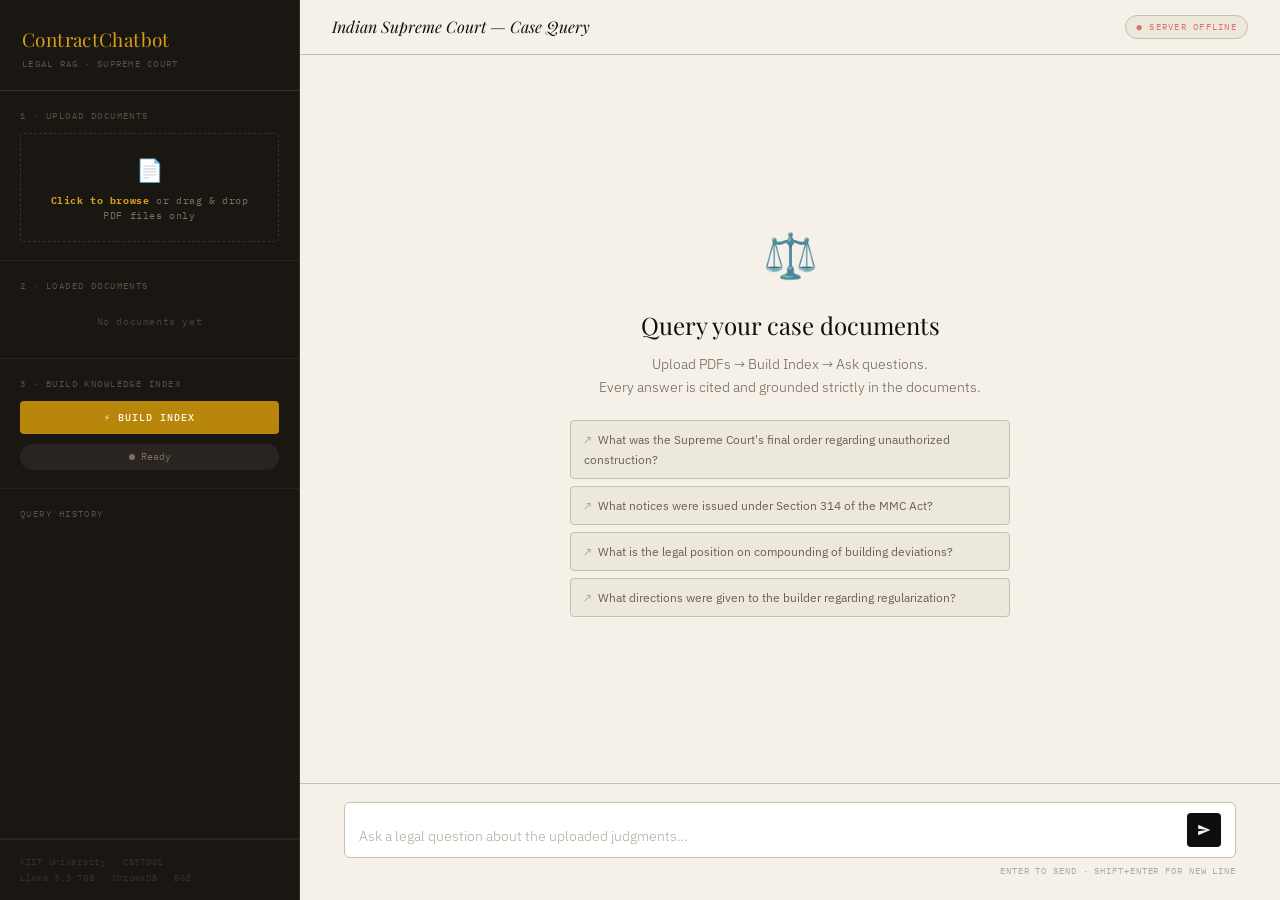
==== frontend/frontend.html @ 9b745e71 "Initial commit - ContractChatbot RAG system" ====
<!DOCTYPE html>
<html lang="en">
<head>
<meta charset="UTF-8" />
<meta name="viewport" content="width=device-width, initial-scale=1.0" />
<title>ContractChatbot — Legal RAG</title>
<link rel="preconnect" href="https://fonts.googleapis.com" />
<link rel="preconnect" href="https://fonts.gstatic.com" crossorigin />
<link href="https://fonts.googleapis.com/css2?family=Playfair+Display:ital,wght@0,400;0,700;1,400&family=IBM+Plex+Mono:wght@400;500&family=IBM+Plex+Sans:wght@300;400;500&display=swap" rel="stylesheet" />

<style>
*, *::before, *::after { box-sizing: border-box; margin: 0; padding: 0; }

:root {
  --ink:        #0e0e0e;
  --paper:      #f5f0e8;
  --cream:      #ede8dc;
  --rule:       #c8bfaa;
  --gold:       #b8860b;
  --gold-lt:    #d4a017;
  --red:        #8b1a1a;
  --green:      #2d6a4f;
  --muted:      #6b6050;
  --panel:      #1a1612;
  --panel-mid:  #221e18;
  --panel-lt:   #2a2420;
  --answer-bg:  #faf7f2;
  --radius:     4px;
  --mono:       'IBM Plex Mono', monospace;
  --serif:      'Playfair Display', Georgia, serif;
  --sans:       'IBM Plex Sans', sans-serif;
}

html, body { height: 100%; background: var(--paper); color: var(--ink); font-family: var(--sans); font-size: 15px; line-height: 1.6; }

/* ── Layout ─────────────────────────────────────────────────────── */
.layout {
  display: grid;
  grid-template-columns: 300px 1fr;
  height: 100vh;
  overflow: hidden;
}

/* ── Sidebar ────────────────────────────────────────────────────── */
.sidebar {
  background: var(--panel);
  color: #d4cfc5;
  display: flex;
  flex-direction: column;
  border-right: 1px solid #3a3028;
  overflow: hidden;
}

.sidebar-logo {
  padding: 24px 22px 18px;
  border-bottom: 1px solid #3a3028;
  flex-shrink: 0;
}
.sidebar-logo .mark { font-family: var(--serif); font-size: 19px; color: var(--gold-lt); letter-spacing: .02em; }
.sidebar-logo .sub  { font-family: var(--mono); font-size: 9px; letter-spacing: .14em; text-transform: uppercase; color: #5c5248; margin-top: 3px; }

/* scrollable body of sidebar */
.sidebar-body {
  flex: 1;
  overflow-y: auto;
  display: flex;
  flex-direction: column;
  gap: 0;
}
.sidebar-body::-webkit-scrollbar { width: 3px; }
.sidebar-body::-webkit-scrollbar-thumb { background: #3a3028; border-radius: 4px; }

/* section blocks inside sidebar */
.sb-section {
  padding: 18px 20px;
  border-bottom: 1px solid #2a2420;
}

.section-label {
  font-family: var(--mono);
  font-size: 9px;
  letter-spacing: .16em;
  text-transform: uppercase;
  color: #5c5248;
  margin-bottom: 10px;
}

/* ── Drop zone ──────────────────────────────────────────────────── */
.drop-zone {
  border: 1.5px dashed #3a3028;
  border-radius: var(--radius);
  padding: 18px 12px;
  text-align: center;
  cursor: pointer;
  transition: border-color .2s, background .2s;
  position: relative;
}
.drop-zone:hover,
.drop-zone.drag-over { border-color: var(--gold); background: #221e14; }

.drop-zone input[type="file"] {
  position: absolute; inset: 0; opacity: 0; cursor: pointer; width: 100%; height: 100%;
}
.drop-icon { font-size: 22px; margin-bottom: 6px; display: block; }
.drop-label { font-family: var(--mono); font-size: 10px; color: #7a6f62; letter-spacing: .06em; line-height: 1.5; }
.drop-label strong { color: var(--gold-lt); }

/* upload progress */
.upload-progress {
  margin-top: 8px;
  display: none;
  flex-direction: column;
  gap: 4px;
}
.upload-progress.visible { display: flex; }
.progress-bar-wrap {
  background: #2a2420;
  border-radius: 2px;
  height: 3px;
  overflow: hidden;
}
.progress-bar {
  height: 100%;
  background: var(--gold);
  width: 0%;
  transition: width .3s ease;
  border-radius: 2px;
}
.progress-label {
  font-family: var(--mono);
  font-size: 9px;
  color: #7a6f62;
  letter-spacing: .06em;
}

/* ── Document list ──────────────────────────────────────────────── */
.doc-list {
  display: flex;
  flex-direction: column;
  gap: 4px;
  max-height: 180px;
  overflow-y: auto;
}
.doc-list::-webkit-scrollbar { width: 3px; }
.doc-list::-webkit-scrollbar-thumb { background: #3a3028; }

.doc-item {
  display: flex;
  align-items: center;
  gap: 8px;
  padding: 6px 8px;
  border-radius: var(--radius);
  background: var(--panel-mid);
  border: 1px solid #2e2820;
  font-family: var(--mono);
  font-size: 10px;
  color: #9a8f80;
  animation: fadeIn .25s ease;
}
.doc-item .doc-name {
  flex: 1;
  white-space: nowrap;
  overflow: hidden;
  text-overflow: ellipsis;
  color: #c8bfaa;
}
.doc-item .doc-del {
  background: none;
  border: none;
  color: #5c5248;
  cursor: pointer;
  font-size: 12px;
  padding: 0 2px;
  line-height: 1;
  transition: color .15s;
  flex-shrink: 0;
}
.doc-item .doc-del:hover { color: #e07070; }

.no-docs {
  font-family: var(--mono);
  font-size: 10px;
  color: #4a4038;
  text-align: center;
  padding: 10px 0;
  letter-spacing: .06em;
}

/* ── Build Index button ─────────────────────────────────────────── */
.ingest-btn {
  width: 100%;
  background: var(--gold);
  color: #fff8ee;
  border: none;
  border-radius: var(--radius);
  padding: 10px 14px;
  font-family: var(--mono);
  font-size: 10px;
  font-weight: 500;
  letter-spacing: .1em;
  text-transform: uppercase;
  cursor: pointer;
  transition: background .2s, transform .1s;
  display: flex;
  align-items: center;
  justify-content: center;
  gap: 8px;
  margin-bottom: 10px;
}
.ingest-btn:hover   { background: var(--gold-lt); }
.ingest-btn:active  { transform: scale(.98); }
.ingest-btn:disabled { background: #4a3e2e; color: #7a6f62; cursor: not-allowed; }

.status-pill {
  display: flex;
  align-items: center;
  gap: 6px;
  font-family: var(--mono);
  font-size: 10px;
  padding: 5px 10px;
  border-radius: 20px;
  justify-content: center;
}
.status-pill.idle    { background: #2a2420; color: #7a6f62; }
.status-pill.running { background: #2a2010; color: var(--gold-lt); }
.status-pill.done    { background: #0e2218; color: #4caf80; }
.status-pill.error   { background: #2a0e0e; color: #e07070; }

.dot { width: 6px; height: 6px; border-radius: 50%; background: currentColor; flex-shrink: 0; }
.dot.pulse { animation: pulse 1.2s ease-in-out infinite; }
@keyframes pulse { 0%,100%{opacity:1;transform:scale(1)} 50%{opacity:.3;transform:scale(.6)} }

/* ── History ────────────────────────────────────────────────────── */
.history-list {
  display: flex;
  flex-direction: column;
  gap: 2px;
}
.history-item {
  padding: 7px 10px;
  border-radius: var(--radius);
  font-size: 11px;
  color: #7a6f62;
  cursor: pointer;
  transition: background .15s, color .15s;
  white-space: nowrap;
  overflow: hidden;
  text-overflow: ellipsis;
  font-family: var(--sans);
  font-weight: 300;
}
.history-item:hover  { background: #2a2420; color: #c8bfaa; }
.history-item.active { background: #2e2820; color: var(--gold-lt); }

/* ── Sidebar footer ─────────────────────────────────────────────── */
.sidebar-footer {
  padding: 14px 20px;
  border-top: 1px solid #2a2420;
  font-family: var(--mono);
  font-size: 9px;
  color: #3a3028;
  letter-spacing: .08em;
  line-height: 1.8;
  flex-shrink: 0;
}

/* ── Main ───────────────────────────────────────────────────────── */
.main { display: flex; flex-direction: column; overflow: hidden; }

.topbar {
  padding: 14px 32px;
  border-bottom: 1px solid var(--rule);
  display: flex;
  align-items: center;
  justify-content: space-between;
  background: var(--paper);
  flex-shrink: 0;
}
.topbar-title { font-family: var(--serif); font-size: 16px; font-style: italic; }
.topbar-badge {
  font-family: var(--mono);
  font-size: 9px;
  letter-spacing: .14em;
  text-transform: uppercase;
  color: var(--muted);
  background: var(--cream);
  padding: 4px 10px;
  border-radius: 20px;
  border: 1px solid var(--rule);
}

/* ── Chat area ──────────────────────────────────────────────────── */
.chat-area {
  flex: 1;
  overflow-y: auto;
  padding: 32px 44px;
  display: flex;
  flex-direction: column;
  gap: 28px;
}
.chat-area::-webkit-scrollbar { width: 4px; }
.chat-area::-webkit-scrollbar-thumb { background: var(--rule); border-radius: 4px; }

/* empty state */
.empty-state { margin: auto; text-align: center; max-width: 440px; animation: fadeUp .5s ease both; }
.empty-state .gavel { font-size: 44px; margin-bottom: 16px; display: block; }
.empty-state h2 { font-family: var(--serif); font-size: 24px; font-weight: 400; margin-bottom: 8px; }
.empty-state p  { color: var(--muted); font-weight: 300; font-size: 13.5px; margin-bottom: 22px; line-height: 1.7; }

.example-queries { display: flex; flex-direction: column; gap: 7px; text-align: left; }
.example-query {
  background: var(--cream);
  border: 1px solid var(--rule);
  border-radius: var(--radius);
  padding: 9px 13px;
  font-size: 12px;
  color: var(--muted);
  cursor: pointer;
  transition: all .2s;
}
.example-query:hover { background: var(--ink); color: var(--paper); border-color: var(--ink); }
.example-query::before { content: '↗  '; font-family: var(--mono); opacity: .5; }

/* messages */
.message { display: flex; gap: 14px; animation: fadeUp .3s ease both; }
@keyframes fadeUp { from{opacity:0;transform:translateY(10px)} to{opacity:1;transform:translateY(0)} }
@keyframes fadeIn  { from{opacity:0} to{opacity:1} }

.msg-avatar {
  width: 30px; height: 30px; border-radius: 50%; flex-shrink: 0;
  display: flex; align-items: center; justify-content: center;
  font-family: var(--mono); font-size: 10px; font-weight: 500; margin-top: 2px;
}
.msg-avatar.user { background: var(--ink); color: var(--paper); }
.msg-avatar.bot  { background: var(--gold); color: #fff8ee; }

.msg-body { flex: 1; min-width: 0; }
.msg-role { font-family: var(--mono); font-size: 9px; letter-spacing: .14em; text-transform: uppercase; color: var(--muted); margin-bottom: 5px; }
.msg-text { font-size: 14px; line-height: 1.75; color: var(--ink); font-weight: 300; }

.answer-card {
  background: var(--answer-bg);
  border: 1px solid var(--rule);
  border-left: 3px solid var(--gold);
  border-radius: var(--radius);
  padding: 16px 18px;
}
.answer-text { font-size: 13.5px; line-height: 1.85; font-weight: 300; white-space: pre-wrap; }

/* sources */
.sources-toggle {
  margin-top: 12px;
  font-family: var(--mono);
  font-size: 10px;
  letter-spacing: .1em;
  text-transform: uppercase;
  color: var(--gold);
  cursor: pointer;
  background: none;
  border: none;
  padding: 0;
  display: flex;
  align-items: center;
  gap: 5px;
  transition: color .2s;
}
.sources-toggle:hover { color: var(--gold-lt); }
.sources-toggle .arr { transition: transform .2s; display: inline-block; }
.sources-toggle.open .arr { transform: rotate(90deg); }

.sources-list { margin-top: 8px; display: none; flex-direction: column; gap: 5px; }
.sources-list.visible { display: flex; }

.source-chip {
  background: var(--cream);
  border: 1px solid var(--rule);
  border-radius: var(--radius);
  padding: 7px 11px;
  font-family: var(--mono);
  font-size: 10px;
  color: var(--muted);
  line-height: 1.6;
}
.source-chip .cit  { color: var(--red); font-weight: 500; }
.source-chip .par  { color: var(--ink); font-weight: 500; }

/* thinking */
.thinking {
  display: flex;
  align-items: center;
  gap: 10px;
  color: var(--muted);
  font-family: var(--mono);
  font-size: 10px;
  letter-spacing: .06em;
  animation: fadeUp .3s ease both;
}
.dots span {
  display: inline-block;
  width: 5px; height: 5px; border-radius: 50%;
  background: var(--gold);
  animation: bounce 1.2s ease-in-out infinite;
  margin-right: 2px;
}
.dots span:nth-child(2){animation-delay:.2s}
.dots span:nth-child(3){animation-delay:.4s}
@keyframes bounce{0%,80%,100%{transform:translateY(0)}40%{transform:translateY(-6px)}}

/* ── Input bar ──────────────────────────────────────────────────── */
.input-bar { padding: 18px 44px 22px; border-top: 1px solid var(--rule); background: var(--paper); flex-shrink: 0; }

.input-row {
  display: flex;
  gap: 10px;
  align-items: flex-end;
  background: #fff;
  border: 1.5px solid var(--rule);
  border-radius: 6px;
  padding: 10px 14px;
  transition: border-color .2s;
}
.input-row:focus-within { border-color: var(--gold); box-shadow: 0 0 0 3px rgba(184,134,11,.07); }

.input-field {
  flex: 1; border: none; outline: none;
  font-family: var(--sans); font-size: 13.5px; font-weight: 300; color: var(--ink);
  background: transparent; resize: none; max-height: 120px; line-height: 1.5;
}
.input-field::placeholder { color: #b0a898; }

.send-btn {
  background: var(--ink); color: var(--paper); border: none; border-radius: var(--radius);
  width: 34px; height: 34px; cursor: pointer;
  display: flex; align-items: center; justify-content: center; flex-shrink: 0;
  transition: background .2s, transform .1s;
}
.send-btn:hover   { background: var(--gold); }
.send-btn:active  { transform: scale(.95); }
.send-btn:disabled{ background: var(--rule); cursor: not-allowed; }
.send-btn svg     { width: 14px; height: 14px; fill: currentColor; }

.input-hint { font-family: var(--mono); font-size: 9px; letter-spacing: .1em; text-transform: uppercase; color: #b0a898; margin-top: 6px; text-align: right; }

/* ── Toast ──────────────────────────────────────────────────────── */
.toast {
  position: fixed; bottom: 22px; right: 22px;
  padding: 11px 16px; border-radius: var(--radius);
  font-family: var(--mono); font-size: 11px; max-width: 300px;
  box-shadow: 0 4px 20px rgba(0,0,0,.2); z-index: 200;
  animation: slideIn .3s ease;
}
.toast.err { background: #8b1a1a; color: #fff; }
.toast.ok  { background: #1a4a30; color: #a0e8b0; }
@keyframes slideIn{from{transform:translateX(110%);opacity:0}to{transform:translateX(0);opacity:1}}

* { scrollbar-width: thin; scrollbar-color: var(--rule) transparent; }
</style>
</head>
<body>

<div class="layout">

  <!-- ── Sidebar ───────────────────────────────────────────────── -->
  <aside class="sidebar">
    <div class="sidebar-logo">
      <div class="mark">ContractChatbot</div>
      <div class="sub">Legal RAG · Supreme Court</div>
    </div>

    <div class="sidebar-body">

      <!-- 1. Upload PDFs -->
      <div class="sb-section">
        <div class="section-label">1 · Upload Documents</div>

        <div class="drop-zone" id="dropZone"
             ondragover="onDragOver(event)" ondragleave="onDragLeave(event)" ondrop="onDrop(event)">
          <input type="file" accept=".pdf" multiple id="fileInput" onchange="onFileChange(event)" />
          <span class="drop-icon">📄</span>
          <div class="drop-label">
            <strong>Click to browse</strong> or drag &amp; drop<br>PDF files only
          </div>
        </div>

        <div class="upload-progress" id="uploadProgress">
          <div class="progress-bar-wrap"><div class="progress-bar" id="progressBar"></div></div>
          <div class="progress-label" id="progressLabel">Uploading…</div>
        </div>
      </div>

      <!-- 2. Document list -->
      <div class="sb-section">
        <div class="section-label">2 · Loaded Documents</div>
        <div class="doc-list" id="docList">
          <div class="no-docs" id="noDocs">No documents yet</div>
        </div>
      </div>

      <!-- 3. Build index -->
      <div class="sb-section">
        <div class="section-label">3 · Build Knowledge Index</div>
        <button class="ingest-btn" id="ingestBtn" onclick="triggerIngestion()">
          ⚡ Build Index
        </button>
        <div class="status-pill idle" id="statusPill">
          <span class="dot" id="statusDot"></span>
          <span id="statusText">Ready</span>
        </div>
      </div>

      <!-- 4. History -->
      <div class="sb-section" style="flex:1">
        <div class="section-label">Query History</div>
        <div class="history-list" id="historyList"></div>
      </div>

    </div><!-- /sidebar-body -->

    <div class="sidebar-footer">
      KIIT University · CS37001<br>
      Llama 3.3 70B · ChromaDB · BGE
    </div>
  </aside>

  <!-- ── Main ──────────────────────────────────────────────────── -->
  <main class="main">
    <div class="topbar">
      <div class="topbar-title">Indian Supreme Court — Case Query</div>
      <div class="topbar-badge" id="serverBadge">● Connecting…</div>
    </div>

    <div class="chat-area" id="chatArea">
      <div class="empty-state" id="emptyState">
        <span class="gavel">⚖️</span>
        <h2>Query your case documents</h2>
        <p>Upload PDFs → Build Index → Ask questions.<br>Every answer is cited and grounded strictly in the documents.</p>
        <div class="example-queries">
          <div class="example-query" onclick="useExample(this)">What was the Supreme Court's final order regarding unauthorized construction?</div>
          <div class="example-query" onclick="useExample(this)">What notices were issued under Section 314 of the MMC Act?</div>
          <div class="example-query" onclick="useExample(this)">What is the legal position on compounding of building deviations?</div>
          <div class="example-query" onclick="useExample(this)">What directions were given to the builder regarding regularization?</div>
        </div>
      </div>
    </div>

    <div class="input-bar">
      <div class="input-row">
        <textarea
          class="input-field"
          id="questionInput"
          placeholder="Ask a legal question about the uploaded judgments…"
          rows="1"
          onkeydown="handleKey(event)"
          oninput="autoResize(this)"
        ></textarea>
        <button class="send-btn" id="sendBtn" onclick="sendQuery()">
          <svg viewBox="0 0 24 24"><path d="M2.01 21L23 12 2.01 3 2 10l15 2-15 2z"/></svg>
        </button>
      </div>
      <div class="input-hint">Enter to send · Shift+Enter for new line</div>
    </div>
  </main>
</div>

<script>
// ─── Config ──────────────────────────────────────────────────────────────────
const API = "http://localhost:5000/api";

// ─── State ───────────────────────────────────────────────────────────────────
let queryHistory = [];
let pollTimer = null;

// ─── Boot ─────────────────────────────────────────────────────────────────────
window.addEventListener("DOMContentLoaded", () => {
  pingServer();
  loadDocList();
  setInterval(pingServer, 15000);
});

async function pingServer() {
  const badge = document.getElementById("serverBadge");
  try {
    const r = await fetch(`${API}/health`, { signal: AbortSignal.timeout(3000) });
    if (r.ok) {
      badge.textContent = "● Connected";
      badge.style.color = "#4caf80";
    }
  } catch {
    badge.textContent = "● Server offline";
    badge.style.color = "#e07070";
  }
}

// ─── Document list ────────────────────────────────────────────────────────────
async function loadDocList() {
  try {
    const r = await fetch(`${API}/documents`);
    const d = await r.json();
    renderDocList(d.documents || []);
  } catch {}
}

function renderDocList(docs) {
  const list  = document.getElementById("docList");
  const empty = document.getElementById("noDocs");

  if (docs.length === 0) {
    list.innerHTML = "";
    list.appendChild(empty || makeNoDocs());
    return;
  }

  list.innerHTML = docs.map(name => `
    <div class="doc-item" id="doc_${CSS.escape(name)}">
      <span>📄</span>
      <span class="doc-name" title="${esc(name)}">${esc(name)}</span>
      <button class="doc-del" title="Remove" onclick="deleteDoc('${esc(name)}')">✕</button>
    </div>`).join("");
}

function makeNoDocs() {
  const d = document.createElement("div");
  d.className = "no-docs";
  d.id = "noDocs";
  d.textContent = "No documents yet";
  return d;
}

async function deleteDoc(name) {
  try {
    const r = await fetch(`${API}/documents/${encodeURIComponent(name)}`, { method: "DELETE" });
    if (r.ok) { toast(`Removed ${name}`, "ok"); loadDocList(); }
    else { const d = await r.json(); toast(d.error || "Delete failed", "err"); }
  } catch { toast("Server unreachable", "err"); }
}

// ─── File upload ──────────────────────────────────────────────────────────────
function onDragOver(e)  { e.preventDefault(); document.getElementById("dropZone").classList.add("drag-over"); }
function onDragLeave()  { document.getElementById("dropZone").classList.remove("drag-over"); }
function onDrop(e)      { e.preventDefault(); onDragLeave(); uploadFiles(e.dataTransfer.files); }
function onFileChange(e){ uploadFiles(e.target.files); e.target.value = ""; }

async function uploadFiles(fileList) {
  const pdfs = [...fileList].filter(f => f.name.toLowerCase().endsWith(".pdf"));
  if (!pdfs.length) { toast("Only PDF files are accepted.", "err"); return; }

  const prog  = document.getElementById("uploadProgress");
  const bar   = document.getElementById("progressBar");
  const label = document.getElementById("progressLabel");

  prog.classList.add("visible");
  bar.style.width = "10%";
  label.textContent = `Uploading ${pdfs.length} file(s)…`;

  const form = new FormData();
  pdfs.forEach(f => form.append("files", f));

  try {
    bar.style.width = "60%";
    const r = await fetch(`${API}/upload`, { method: "POST", body: form });
    const d = await r.json();

    bar.style.width = "100%";

    if (!r.ok) {
      toast(d.error || "Upload failed", "err");
    } else {
      label.textContent = `✓ ${d.total} file(s) uploaded`;
      toast(`${d.total} PDF(s) uploaded. Now click Build Index.`, "ok");
      loadDocList();
      if (d.errors && d.errors.length) {
        d.errors.forEach(e => toast(e, "err"));
      }
    }
  } catch {
    toast("Upload failed — is the server running?", "err");
    label.textContent = "Upload failed";
  } finally {
    setTimeout(() => { prog.classList.remove("visible"); bar.style.width = "0%"; }, 3000);
  }
}

// ─── Ingestion ────────────────────────────────────────────────────────────────
async function triggerIngestion() {
  const btn = document.getElementById("ingestBtn");
  btn.disabled = true;

  try {
    const r = await fetch(`${API}/ingest`, { method: "POST" });
    const d = await r.json();

    if (r.status === 409) { toast("Ingestion already running.", "err"); btn.disabled = false; return; }

    setStatus("running", "Building index…");
    pollTimer = setInterval(pollIngest, 2500);
  } catch {
    toast("Cannot reach server.", "err");
    btn.disabled = false;
  }
}

async function pollIngest() {
  try {
    const r = await fetch(`${API}/ingest/status`);
    const d = await r.json();

    if (d.done) {
      clearInterval(pollTimer);
      setStatus("done", "Index ready ✓");
      document.getElementById("ingestBtn").disabled = false;
      toast("Knowledge index built — you can now ask questions!", "ok");
    } else if (d.error) {
      clearInterval(pollTimer);
      setStatus("error", "Error — check terminal");
      toast(`Ingestion error: ${d.error}`, "err");
      document.getElementById("ingestBtn").disabled = false;
    }
  } catch {}
}

function setStatus(state, text) {
  const pill = document.getElementById("statusPill");
  const dot  = document.getElementById("statusDot");
  pill.className = `status-pill ${state}`;
  dot.className  = state === "running" ? "dot pulse" : "dot";
  document.getElementById("statusText").textContent = text;
}

// ─── Query ────────────────────────────────────────────────────────────────────
async function sendQuery() {
  const input    = document.getElementById("questionInput");
  const question = input.value.trim();
  if (!question) return;

  hideEmpty();
  input.value = "";
  autoResize(input);
  setSend(true);

  appendMsg("user", question);
  addHistory(question);

  const thinkId = appendThinking();

  try {
    const r = await fetch(`${API}/query`, {
      method: "POST",
      headers: { "Content-Type": "application/json" },
      body: JSON.stringify({ question }),
    });
    const d = await r.json();
    removeEl(thinkId);

    if (!r.ok) throw new Error(d.error || "Query failed");
    appendAnswer(d.answer, d.sources || []);
  } catch (err) {
    removeEl(thinkId);
    appendMsg("err", `Error: ${err.message}`);
  } finally {
    setSend(false);
    input.focus();
  }
}

// ─── DOM helpers ──────────────────────────────────────────────────────────────
function hideEmpty() { document.getElementById("emptyState")?.remove(); }
function setSend(disabled) { document.getElementById("sendBtn").disabled = disabled; }

function appendMsg(role, text) {
  const area = document.getElementById("chatArea");
  const w = document.createElement("div");
  w.className = "message";

  if (role === "user") {
    w.innerHTML = `
      <div class="msg-avatar user">You</div>
      <div class="msg-body">
        <div class="msg-role">You</div>
        <div class="msg-text">${esc(text)}</div>
      </div>`;
  } else {
    w.innerHTML = `
      <div class="msg-avatar bot">⚖</div>
      <div class="msg-body">
        <div class="msg-role">System</div>
        <div class="msg-text" style="color:var(--red)">${esc(text)}</div>
      </div>`;
  }
  area.appendChild(w);
  scroll();
}

function appendAnswer(text, sources) {
  const area = document.getElementById("chatArea");
  const id   = "a" + Date.now();

  const srcHtml = sources.length
    ? `<button class="sources-toggle" onclick="toggleSrc('${id}')">
         <span class="arr">▶</span>&nbsp;${sources.length} source${sources.length > 1 ? "s" : ""} cited
       </button>
       <div class="sources-list" id="sl${id}">
         ${sources.map(s => `
           <div class="source-chip">
             <span class="cit">${esc(s.citation)}</span> · p.${esc(String(s.page))}
             <span style="color:#5c5248;font-size:9px;text-transform:uppercase;margin-left:4px">${esc(s.section_type)}</span><br>
             <span class="par">${esc(s.appellant)} v. ${esc(s.respondent)}</span>
           </div>`).join("")}
       </div>` : "";

  const w = document.createElement("div");
  w.className = "message";
  w.innerHTML = `
    <div class="msg-avatar bot">⚖</div>
    <div class="msg-body">
      <div class="msg-role">ContractChatbot</div>
      <div class="answer-card" id="${id}">
        <div class="answer-text">${esc(text)}</div>
        ${srcHtml}
      </div>
    </div>`;
  area.appendChild(w);
  scroll();
}

function toggleSrc(id) {
  document.querySelector(`[onclick="toggleSrc('${id}')"]`).classList.toggle("open");
  document.getElementById("sl" + id).classList.toggle("visible");
}

function appendThinking() {
  const area = document.getElementById("chatArea");
  const id   = "t" + Date.now();
  const el   = document.createElement("div");
  el.className = "thinking";
  el.id = id;
  el.innerHTML = `
    <div class="msg-avatar bot" style="width:30px;height:30px">⚖</div>
    <div class="dots"><span></span><span></span><span></span></div>
    <span>Searching case documents…</span>`;
  area.appendChild(el);
  scroll();
  return id;
}

function removeEl(id) { document.getElementById(id)?.remove(); }
function scroll() { const a = document.getElementById("chatArea"); a.scrollTop = a.scrollHeight; }

function addHistory(q) {
  queryHistory.unshift(q);
  const list = document.getElementById("historyList");
  list.innerHTML = queryHistory.map((q, i) => `
    <div class="history-item" onclick="loadHistory(${i})" title="${esc(q)}">
      ${esc(q.length > 42 ? q.slice(0, 40) + "…" : q)}
    </div>`).join("");
}

function loadHistory(i) {
  document.getElementById("questionInput").value = queryHistory[i];
  document.getElementById("questionInput").focus();
}

function useExample(el) {
  document.getElementById("questionInput").value = el.textContent.replace("↗  ", "").trim();
  document.getElementById("questionInput").focus();
}

// ─── Keyboard / misc ──────────────────────────────────────────────────────────
function handleKey(e) {
  if (e.key === "Enter" && !e.shiftKey) { e.preventDefault(); sendQuery(); }
}

function autoResize(el) {
  el.style.height = "auto";
  el.style.height = Math.min(el.scrollHeight, 120) + "px";
}

function esc(s) {
  return String(s)
    .replace(/&/g,"&amp;").replace(/</g,"&lt;")
    .replace(/>/g,"&gt;").replace(/"/g,"&quot;");
}

function toast(msg, type = "err") {
  const t = document.createElement("div");
  t.className = `toast ${type}`;
  t.textContent = msg;
  document.body.appendChild(t);
  setTimeout(() => t.remove(), 4500);
}
</script>
</body>
</html>
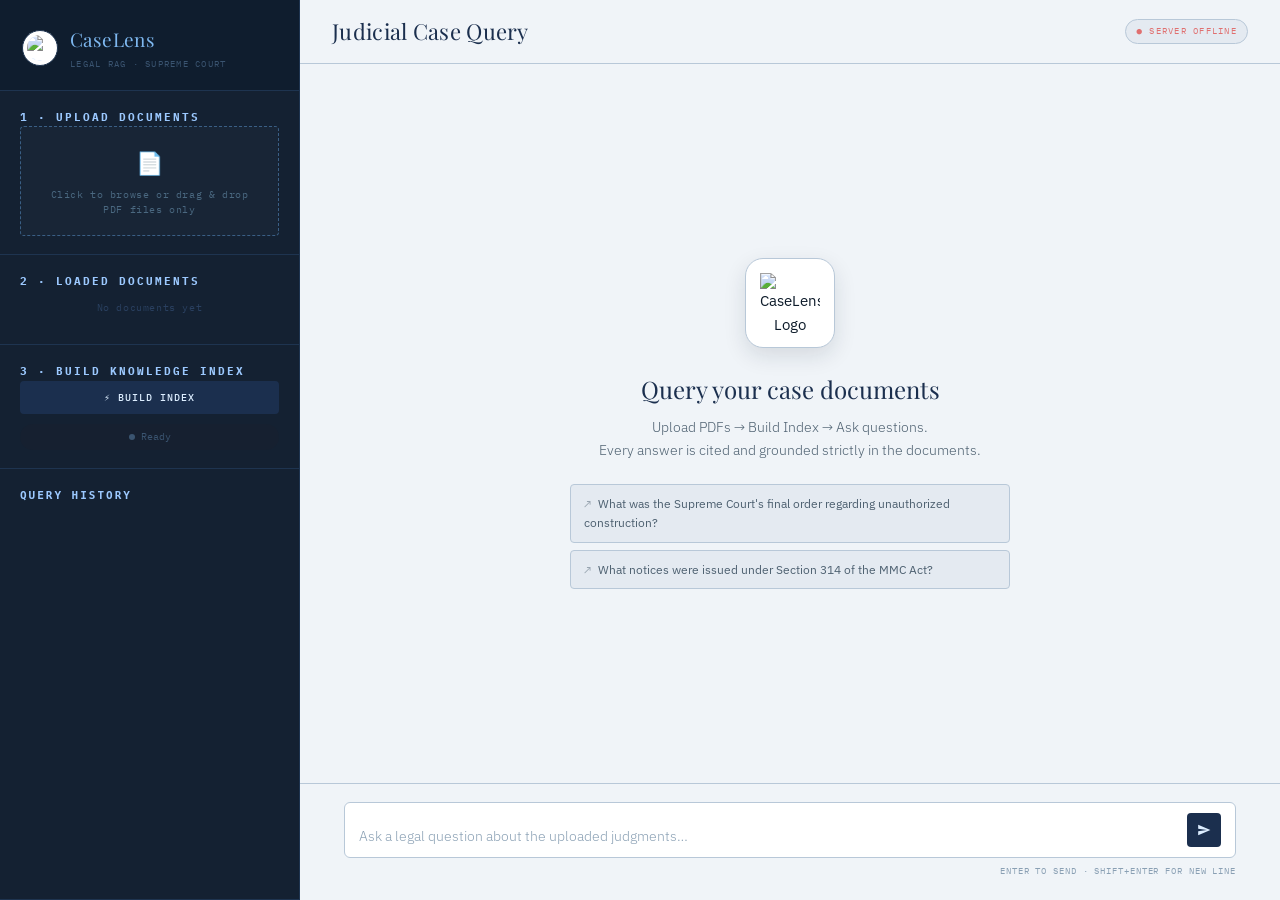
==== commit 3ee2b702: "added frontend img" ====
--- a/frontend/frontend.html
+++ b/frontend/frontend.html
@@ -3,7 +3,7 @@
 <head>
 <meta charset="UTF-8" />
 <meta name="viewport" content="width=device-width, initial-scale=1.0" />
-<title>ContractChatbot — Legal RAG</title>
+<title>CaseLens — Legal RAG</title>
 <link rel="preconnect" href="https://fonts.googleapis.com" />
 <link rel="preconnect" href="https://fonts.gstatic.com" crossorigin />
 <link href="https://fonts.googleapis.com/css2?family=Playfair+Display:ital,wght@0,400;0,700;1,400&family=IBM+Plex+Mono:wght@400;500&family=IBM+Plex+Sans:wght@300;400;500&display=swap" rel="stylesheet" />
@@ -12,23 +12,27 @@
 *, *::before, *::after { box-sizing: border-box; margin: 0; padding: 0; }
 
 :root {
-  --ink:        #0e0e0e;
-  --paper:      #f5f0e8;
-  --cream:      #ede8dc;
-  --rule:       #c8bfaa;
-  --gold:       #b8860b;
-  --gold-lt:    #d4a017;
-  --red:        #8b1a1a;
-  --green:      #2d6a4f;
-  --muted:      #6b6050;
-  --panel:      #1a1612;
-  --panel-mid:  #221e18;
-  --panel-lt:   #2a2420;
-  --answer-bg:  #faf7f2;
-  --radius:     4px;
-  --mono:       'IBM Plex Mono', monospace;
-  --serif:      'Playfair Display', Georgia, serif;
-  --sans:       'IBM Plex Sans', sans-serif;
+  /* ── Navy / Slate palette (drawn from the CaseLens logo) ── */
+  --ink:          #0d1b2a;          /* deep navy — primary text           */
+  --paper:        #f0f4f8;          /* cool off-white — page background   */
+  --cream:        #e4eaf1;          /* slightly bluer tint for cards      */
+  --rule:         #b8c8d8;          /* slate rule lines                   */
+  --navy:         #1b2f4e;          /* logo navy — primary accent         */
+  --navy-lt:      #2a4a72;          /* lighter navy for hovers            */
+  --navy-dim:     #162640;          /* darker navy for sidebar            */
+  --accent:       #2e6ab4;          /* bright blue CTA / send btn         */
+  --accent-lt:    #4285c8;          /* hover state                        */
+  --red:          #8b1a1a;
+  --green:        #1a5c3a;
+  --muted:        #4d6070;
+  --panel:        #0f1d2e;          /* darkest sidebar bg                 */
+  --panel-mid:    #16273a;
+  --panel-lt:     #1e3450;
+  --answer-bg:    #f8fbff;
+  --radius:       4px;
+  --mono:         'IBM Plex Mono', monospace;
+  --serif:        'Playfair Display', Georgia, serif;
+  --sans:         'IBM Plex Sans', sans-serif;
 }
 
 html, body { height: 100%; background: var(--paper); color: var(--ink); font-family: var(--sans); font-size: 15px; line-height: 1.6; }
@@ -44,22 +48,21 @@
 /* ── Sidebar ────────────────────────────────────────────────────── */
 .sidebar {
   background: var(--panel);
-  color: #d4cfc5;
+  color: #e6f1ff;
   display: flex;
   flex-direction: column;
-  border-right: 1px solid #3a3028;
+  border-right: 1px solid #1e3450;
   overflow: hidden;
 }
 
 .sidebar-logo {
   padding: 24px 22px 18px;
-  border-bottom: 1px solid #3a3028;
+  border-bottom: 1px solid #1e3450;
   flex-shrink: 0;
 }
-.sidebar-logo .mark { font-family: var(--serif); font-size: 19px; color: var(--gold-lt); letter-spacing: .02em; }
-.sidebar-logo .sub  { font-family: var(--mono); font-size: 9px; letter-spacing: .14em; text-transform: uppercase; color: #5c5248; margin-top: 3px; }
-
-/* scrollable body of sidebar */
+.sidebar-logo .mark { font-family: var(--serif); font-size: 19px; color: #7eb8f0; letter-spacing: .02em; }
+.sidebar-logo .sub  { font-family: var(--mono); font-size: 9px; letter-spacing: .14em; text-transform: uppercase; color: #3a5470; margin-top: 3px; }
+
 .sidebar-body {
   flex: 1;
   overflow-y: auto;
@@ -68,26 +71,30 @@
   gap: 0;
 }
 .sidebar-body::-webkit-scrollbar { width: 3px; }
-.sidebar-body::-webkit-scrollbar-thumb { background: #3a3028; border-radius: 4px; }
-
-/* section blocks inside sidebar */
+.sidebar-body::-webkit-scrollbar-thumb { background: #1e3450; border-radius: 4px; }
+
 .sb-section {
   padding: 18px 20px;
-  border-bottom: 1px solid #2a2420;
-}
-
+  border-bottom: 1px solid #1e3450;
+  background: rgba(255,255,255,0.02);  /* subtle layer */
+}
+.sb-section:hover {
+  background: rgba(255,255,255,0.04);
+  transition: background 0.2s ease;
+}
 .section-label {
   font-family: var(--mono);
-  font-size: 9px;
-  letter-spacing: .16em;
+  font-size: 11px;
+  letter-spacing: .18em;
   text-transform: uppercase;
-  color: #5c5248;
-  margin-bottom: 10px;
+  color: #9cc9ff;   /* brighter blue */
+  font-weight: 600;
 }
 
 /* ── Drop zone ──────────────────────────────────────────────────── */
 .drop-zone {
-  border: 1.5px dashed #3a3028;
+  border: 1.5px dashed #3a5f85;
+  background: rgba(255,255,255,0.02);
   border-radius: var(--radius);
   padding: 18px 12px;
   text-align: center;
@@ -96,14 +103,14 @@
   position: relative;
 }
 .drop-zone:hover,
-.drop-zone.drag-over { border-color: var(--gold); background: #221e14; }
+.drop-zone.drag-over { border-color: var(--accent); background: #0e2040; }
 
 .drop-zone input[type="file"] {
   position: absolute; inset: 0; opacity: 0; cursor: pointer; width: 100%; height: 100%;
 }
 .drop-icon { font-size: 22px; margin-bottom: 6px; display: block; }
-.drop-label { font-family: var(--mono); font-size: 10px; color: #7a6f62; letter-spacing: .06em; line-height: 1.5; }
-.drop-label strong { color: var(--gold-lt); }
+.drop-label { font-family: var(--mono); font-size: 10px; color: #4a6880; letter-spacing: .06em; line-height: 1.5; }
+.drop-label strong { color: #7eb8f0; }
 
 /* upload progress */
 .upload-progress {
@@ -114,14 +121,14 @@
 }
 .upload-progress.visible { display: flex; }
 .progress-bar-wrap {
-  background: #2a2420;
+  background: #1e3450;
   border-radius: 2px;
   height: 3px;
   overflow: hidden;
 }
 .progress-bar {
   height: 100%;
-  background: var(--gold);
+  background: var(--accent);
   width: 0%;
   transition: width .3s ease;
   border-radius: 2px;
@@ -129,7 +136,7 @@
 .progress-label {
   font-family: var(--mono);
   font-size: 9px;
-  color: #7a6f62;
+  color: #4a6880;
   letter-spacing: .06em;
 }
 
@@ -142,7 +149,7 @@
   overflow-y: auto;
 }
 .doc-list::-webkit-scrollbar { width: 3px; }
-.doc-list::-webkit-scrollbar-thumb { background: #3a3028; }
+.doc-list::-webkit-scrollbar-thumb { background: #1e3450; }
 
 .doc-item {
   display: flex;
@@ -151,10 +158,10 @@
   padding: 6px 8px;
   border-radius: var(--radius);
   background: var(--panel-mid);
-  border: 1px solid #2e2820;
+  border: 1px solid #1e3450;
   font-family: var(--mono);
   font-size: 10px;
-  color: #9a8f80;
+  color: #cfe6ff;
   animation: fadeIn .25s ease;
 }
 .doc-item .doc-name {
@@ -162,12 +169,12 @@
   white-space: nowrap;
   overflow: hidden;
   text-overflow: ellipsis;
-  color: #c8bfaa;
+  color: #9ab8d0;
 }
 .doc-item .doc-del {
   background: none;
   border: none;
-  color: #5c5248;
+  color: #3a5470;
   cursor: pointer;
   font-size: 12px;
   padding: 0 2px;
@@ -180,7 +187,7 @@
 .no-docs {
   font-family: var(--mono);
   font-size: 10px;
-  color: #4a4038;
+  color: #2a4060;
   text-align: center;
   padding: 10px 0;
   letter-spacing: .06em;
@@ -189,8 +196,8 @@
 /* ── Build Index button ─────────────────────────────────────────── */
 .ingest-btn {
   width: 100%;
-  background: var(--gold);
-  color: #fff8ee;
+  background: var(--navy);
+  color: #ddeeff;
   border: none;
   border-radius: var(--radius);
   padding: 10px 14px;
@@ -207,9 +214,9 @@
   gap: 8px;
   margin-bottom: 10px;
 }
-.ingest-btn:hover   { background: var(--gold-lt); }
+.ingest-btn:hover   { background: var(--navy-lt); }
 .ingest-btn:active  { transform: scale(.98); }
-.ingest-btn:disabled { background: #4a3e2e; color: #7a6f62; cursor: not-allowed; }
+.ingest-btn:disabled { background: #162030; color: #3a5470; cursor: not-allowed; }
 
 .status-pill {
   display: flex;
@@ -221,9 +228,9 @@
   border-radius: 20px;
   justify-content: center;
 }
-.status-pill.idle    { background: #2a2420; color: #7a6f62; }
-.status-pill.running { background: #2a2010; color: var(--gold-lt); }
-.status-pill.done    { background: #0e2218; color: #4caf80; }
+.status-pill.idle    { background: #162030; color: #3a5470; }
+.status-pill.running { background: #0e2040; color: #7eb8f0; }
+.status-pill.done    { background: #0a2018; color: #4caf80; }
 .status-pill.error   { background: #2a0e0e; color: #e07070; }
 
 .dot { width: 6px; height: 6px; border-radius: 50%; background: currentColor; flex-shrink: 0; }
@@ -240,7 +247,7 @@
   padding: 7px 10px;
   border-radius: var(--radius);
   font-size: 11px;
-  color: #7a6f62;
+  color: #bcd6f0;
   cursor: pointer;
   transition: background .15s, color .15s;
   white-space: nowrap;
@@ -249,20 +256,8 @@
   font-family: var(--sans);
   font-weight: 300;
 }
-.history-item:hover  { background: #2a2420; color: #c8bfaa; }
-.history-item.active { background: #2e2820; color: var(--gold-lt); }
-
-/* ── Sidebar footer ─────────────────────────────────────────────── */
-.sidebar-footer {
-  padding: 14px 20px;
-  border-top: 1px solid #2a2420;
-  font-family: var(--mono);
-  font-size: 9px;
-  color: #3a3028;
-  letter-spacing: .08em;
-  line-height: 1.8;
-  flex-shrink: 0;
-}
+.history-item:hover  { background: #162640; color: #9ab8d0; }
+.history-item.active { background: #1e3450; color: #7eb8f0; }
 
 /* ── Main ───────────────────────────────────────────────────────── */
 .main { display: flex; flex-direction: column; overflow: hidden; }
@@ -276,7 +271,13 @@
   background: var(--paper);
   flex-shrink: 0;
 }
-.topbar-title { font-family: var(--serif); font-size: 16px; font-style: italic; }
+.topbar-title {
+  font-family: var(--serif);
+  font-size: 22px;
+  font-weight: 400;
+  color: var(--navy);
+  letter-spacing: 0.3px;
+}
 .topbar-badge {
   font-family: var(--mono);
   font-size: 9px;
@@ -303,8 +304,7 @@
 
 /* empty state */
 .empty-state { margin: auto; text-align: center; max-width: 440px; animation: fadeUp .5s ease both; }
-.empty-state .gavel { font-size: 44px; margin-bottom: 16px; display: block; }
-.empty-state h2 { font-family: var(--serif); font-size: 24px; font-weight: 400; margin-bottom: 8px; }
+.empty-state h2 { font-family: var(--serif); font-size: 24px; font-weight: 400; margin-bottom: 8px; color: var(--navy); }
 .empty-state p  { color: var(--muted); font-weight: 300; font-size: 13.5px; margin-bottom: 22px; line-height: 1.7; }
 
 .example-queries { display: flex; flex-direction: column; gap: 7px; text-align: left; }
@@ -318,7 +318,7 @@
   cursor: pointer;
   transition: all .2s;
 }
-.example-query:hover { background: var(--ink); color: var(--paper); border-color: var(--ink); }
+.example-query:hover { background: var(--navy); color: #ddeeff; border-color: var(--navy); }
 .example-query::before { content: '↗  '; font-family: var(--mono); opacity: .5; }
 
 /* messages */
@@ -331,8 +331,8 @@
   display: flex; align-items: center; justify-content: center;
   font-family: var(--mono); font-size: 10px; font-weight: 500; margin-top: 2px;
 }
-.msg-avatar.user { background: var(--ink); color: var(--paper); }
-.msg-avatar.bot  { background: var(--gold); color: #fff8ee; }
+.msg-avatar.user { background: var(--navy); color: #ddeeff; }
+.msg-avatar.bot  { background: var(--accent); color: #fff; }
 
 .msg-body { flex: 1; min-width: 0; }
 .msg-role { font-family: var(--mono); font-size: 9px; letter-spacing: .14em; text-transform: uppercase; color: var(--muted); margin-bottom: 5px; }
@@ -341,11 +341,11 @@
 .answer-card {
   background: var(--answer-bg);
   border: 1px solid var(--rule);
-  border-left: 3px solid var(--gold);
+  border-left: 3px solid var(--accent);
   border-radius: var(--radius);
   padding: 16px 18px;
 }
-.answer-text { font-size: 13.5px; line-height: 1.85; font-weight: 300; white-space: pre-wrap; }
+.answer-text { font-size: 13.5px; line-height: 1.85; font-weight: 300; white-space: pre-wrap; color: var(--ink); }
 
 /* sources */
 .sources-toggle {
@@ -354,7 +354,7 @@
   font-size: 10px;
   letter-spacing: .1em;
   text-transform: uppercase;
-  color: var(--gold);
+  color: var(--accent);
   cursor: pointer;
   background: none;
   border: none;
@@ -364,7 +364,7 @@
   gap: 5px;
   transition: color .2s;
 }
-.sources-toggle:hover { color: var(--gold-lt); }
+.sources-toggle:hover { color: var(--accent-lt); }
 .sources-toggle .arr { transition: transform .2s; display: inline-block; }
 .sources-toggle.open .arr { transform: rotate(90deg); }
 
@@ -382,7 +382,7 @@
   line-height: 1.6;
 }
 .source-chip .cit  { color: var(--red); font-weight: 500; }
-.source-chip .par  { color: var(--ink); font-weight: 500; }
+.source-chip .par  { color: var(--navy); font-weight: 500; }
 
 /* thinking */
 .thinking {
@@ -398,7 +398,7 @@
 .dots span {
   display: inline-block;
   width: 5px; height: 5px; border-radius: 50%;
-  background: var(--gold);
+  background: var(--accent);
   animation: bounce 1.2s ease-in-out infinite;
   margin-right: 2px;
 }
@@ -419,38 +419,38 @@
   padding: 10px 14px;
   transition: border-color .2s;
 }
-.input-row:focus-within { border-color: var(--gold); box-shadow: 0 0 0 3px rgba(184,134,11,.07); }
+.input-row:focus-within { border-color: var(--accent); box-shadow: 0 0 0 3px rgba(46,106,180,.10); }
 
 .input-field {
   flex: 1; border: none; outline: none;
   font-family: var(--sans); font-size: 13.5px; font-weight: 300; color: var(--ink);
   background: transparent; resize: none; max-height: 120px; line-height: 1.5;
 }
-.input-field::placeholder { color: #b0a898; }
+.input-field::placeholder { color: #8aa0b4; }
 
 .send-btn {
-  background: var(--ink); color: var(--paper); border: none; border-radius: var(--radius);
+  background: var(--navy); color: #ddeeff; border: none; border-radius: var(--radius);
   width: 34px; height: 34px; cursor: pointer;
   display: flex; align-items: center; justify-content: center; flex-shrink: 0;
   transition: background .2s, transform .1s;
 }
-.send-btn:hover   { background: var(--gold); }
+.send-btn:hover   { background: var(--accent); }
 .send-btn:active  { transform: scale(.95); }
 .send-btn:disabled{ background: var(--rule); cursor: not-allowed; }
 .send-btn svg     { width: 14px; height: 14px; fill: currentColor; }
 
-.input-hint { font-family: var(--mono); font-size: 9px; letter-spacing: .1em; text-transform: uppercase; color: #b0a898; margin-top: 6px; text-align: right; }
+.input-hint { font-family: var(--mono); font-size: 9px; letter-spacing: .1em; text-transform: uppercase; color: #8aa0b4; margin-top: 6px; text-align: right; }
 
 /* ── Toast ──────────────────────────────────────────────────────── */
 .toast {
   position: fixed; bottom: 22px; right: 22px;
   padding: 11px 16px; border-radius: var(--radius);
   font-family: var(--mono); font-size: 11px; max-width: 300px;
-  box-shadow: 0 4px 20px rgba(0,0,0,.2); z-index: 200;
+  box-shadow: 0 4px 20px rgba(0,0,0,.15); z-index: 200;
   animation: slideIn .3s ease;
 }
 .toast.err { background: #8b1a1a; color: #fff; }
-.toast.ok  { background: #1a4a30; color: #a0e8b0; }
+.toast.ok  { background: #0f2c48; color: #7eb8f0; border: 1px solid #1e4a70; }
 @keyframes slideIn{from{transform:translateX(110%);opacity:0}to{transform:translateX(0);opacity:1}}
 
 * { scrollbar-width: thin; scrollbar-color: var(--rule) transparent; }
@@ -462,23 +462,35 @@
 
   <!-- ── Sidebar ───────────────────────────────────────────────── -->
   <aside class="sidebar">
-    <div class="sidebar-logo">
-      <div class="mark">ContractChatbot</div>
-      <div class="sub">Legal RAG · Supreme Court</div>
+    <div class="sidebar-logo" style="display:flex; align-items:center; gap:12px;">
+      <img src="caselens.png" alt="CaseLens Logo"
+       style="
+         width:36px;
+         height:36px;
+         border-radius:50%;
+         object-fit:contain;
+         border:1px solid #1e3450;
+         background:#fff;
+         padding:4px;
+       ">
+      <div>
+        <div class="mark">CaseLens</div>
+        <div class="sub">Legal RAG · Supreme Court</div>
+      </div>
     </div>
 
     <div class="sidebar-body">
 
       <!-- 1. Upload PDFs -->
       <div class="sb-section">
-        <div class="section-label">1 · Upload Documents</div>
+        <div class="section-label"><strong> 1 · Upload Documents</strong></div>
 
         <div class="drop-zone" id="dropZone"
              ondragover="onDragOver(event)" ondragleave="onDragLeave(event)" ondrop="onDrop(event)">
           <input type="file" accept=".pdf" multiple id="fileInput" onchange="onFileChange(event)" />
           <span class="drop-icon">📄</span>
           <div class="drop-label">
-            <strong>Click to browse</strong> or drag &amp; drop<br>PDF files only
+            Click to browse or drag &amp; drop<br>PDF files only
           </div>
         </div>
 
@@ -490,7 +502,7 @@
 
       <!-- 2. Document list -->
       <div class="sb-section">
-        <div class="section-label">2 · Loaded Documents</div>
+        <div class="section-label"><strong>2 · Loaded Documents</strong></div>
         <div class="doc-list" id="docList">
           <div class="no-docs" id="noDocs">No documents yet</div>
         </div>
@@ -498,7 +510,7 @@
 
       <!-- 3. Build index -->
       <div class="sb-section">
-        <div class="section-label">3 · Build Knowledge Index</div>
+        <div class="section-label"><strong>3 · Build Knowledge Index</strong></div>
         <button class="ingest-btn" id="ingestBtn" onclick="triggerIngestion()">
           ⚡ Build Index
         </button>
@@ -516,29 +528,38 @@
 
     </div><!-- /sidebar-body -->
 
-    <div class="sidebar-footer">
-      KIIT University · CS37001<br>
-      Llama 3.3 70B · ChromaDB · BGE
-    </div>
   </aside>
 
   <!-- ── Main ──────────────────────────────────────────────────── -->
   <main class="main">
     <div class="topbar">
-      <div class="topbar-title">Indian Supreme Court — Case Query</div>
+      <div class="topbar-title">Judicial Case Query</div>
       <div class="topbar-badge" id="serverBadge">● Connecting…</div>
     </div>
 
     <div class="chat-area" id="chatArea">
       <div class="empty-state" id="emptyState">
-        <span class="gavel">⚖️</span>
+        <div style="margin-bottom:22px; display:flex; justify-content:center;">
+          <div style="
+            width:90px;
+            height:90px;
+            border-radius:18px;
+            background:#fff;
+            display:flex;
+            align-items:center;
+            justify-content:center;
+            box-shadow: 0 8px 22px rgba(15,29,46,0.12);
+            border:1px solid var(--rule);
+          ">
+            <img src="caselens.png" alt="CaseLens Logo"
+                 style="width:60px; height:60px; object-fit:contain;">
+          </div>
+        </div>
         <h2>Query your case documents</h2>
         <p>Upload PDFs → Build Index → Ask questions.<br>Every answer is cited and grounded strictly in the documents.</p>
         <div class="example-queries">
           <div class="example-query" onclick="useExample(this)">What was the Supreme Court's final order regarding unauthorized construction?</div>
           <div class="example-query" onclick="useExample(this)">What notices were issued under Section 314 of the MMC Act?</div>
-          <div class="example-query" onclick="useExample(this)">What is the legal position on compounding of building deviations?</div>
-          <div class="example-query" onclick="useExample(this)">What directions were given to the builder regarding regularization?</div>
         </div>
       </div>
     </div>
@@ -802,7 +823,7 @@
          ${sources.map(s => `
            <div class="source-chip">
              <span class="cit">${esc(s.citation)}</span> · p.${esc(String(s.page))}
-             <span style="color:#5c5248;font-size:9px;text-transform:uppercase;margin-left:4px">${esc(s.section_type)}</span><br>
+             <span style="color:#5a7a96;font-size:9px;text-transform:uppercase;margin-left:4px">${esc(s.section_type)}</span><br>
              <span class="par">${esc(s.appellant)} v. ${esc(s.respondent)}</span>
            </div>`).join("")}
        </div>` : "";
@@ -812,7 +833,7 @@
   w.innerHTML = `
     <div class="msg-avatar bot">⚖</div>
     <div class="msg-body">
-      <div class="msg-role">ContractChatbot</div>
+      <div class="msg-role">CaseLens</div>
       <div class="answer-card" id="${id}">
         <div class="answer-text">${esc(text)}</div>
         ${srcHtml}
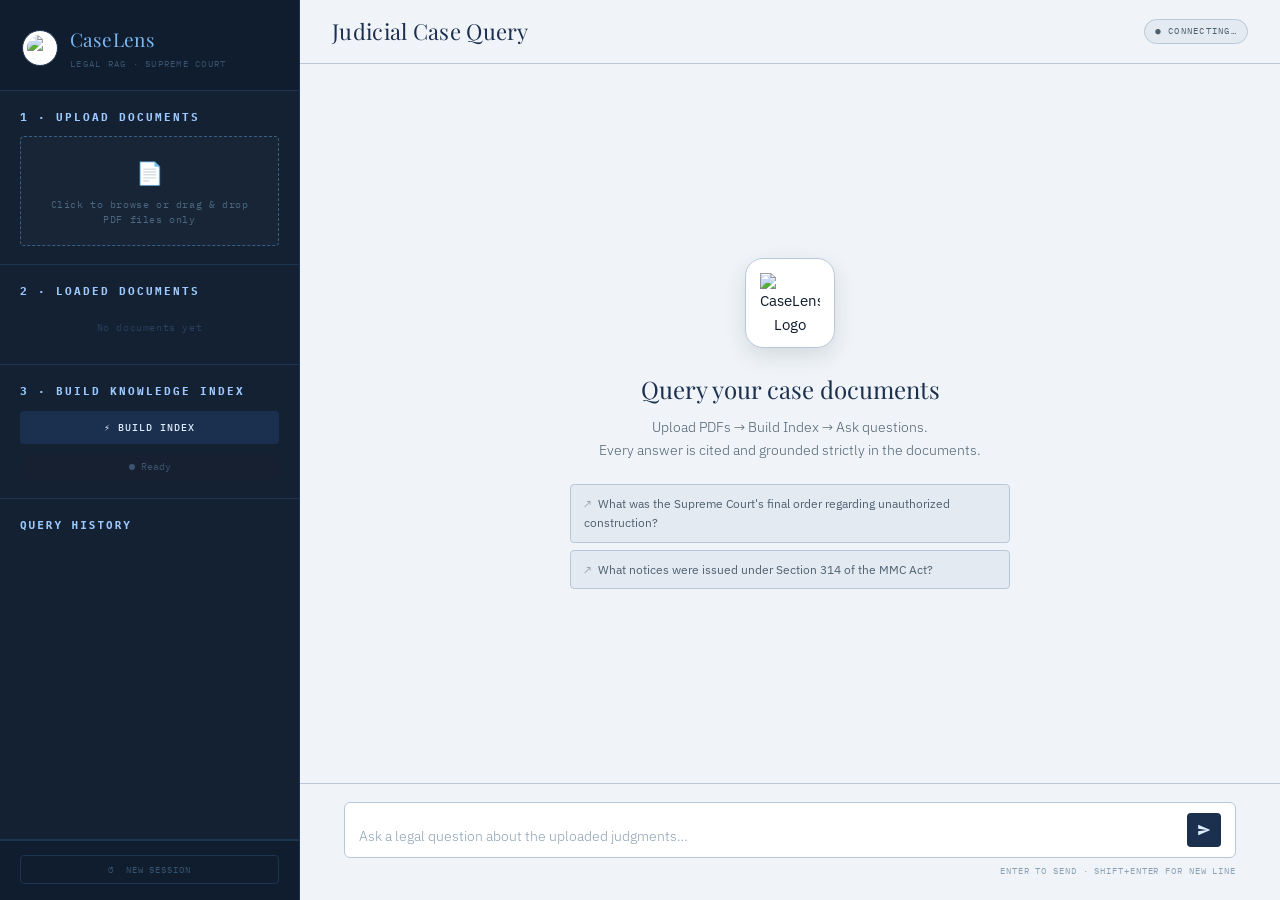
==== commit 72cd0a24: "frontend+backend push" ====
--- a/frontend/frontend.html
+++ b/frontend/frontend.html
@@ -12,20 +12,19 @@
 *, *::before, *::after { box-sizing: border-box; margin: 0; padding: 0; }
 
 :root {
-  /* ── Navy / Slate palette (drawn from the CaseLens logo) ── */
-  --ink:          #0d1b2a;          /* deep navy — primary text           */
-  --paper:        #f0f4f8;          /* cool off-white — page background   */
-  --cream:        #e4eaf1;          /* slightly bluer tint for cards      */
-  --rule:         #b8c8d8;          /* slate rule lines                   */
-  --navy:         #1b2f4e;          /* logo navy — primary accent         */
-  --navy-lt:      #2a4a72;          /* lighter navy for hovers            */
-  --navy-dim:     #162640;          /* darker navy for sidebar            */
-  --accent:       #2e6ab4;          /* bright blue CTA / send btn         */
-  --accent-lt:    #4285c8;          /* hover state                        */
+  --ink:          #0d1b2a;
+  --paper:        #f0f4f8;
+  --cream:        #e4eaf1;
+  --rule:         #b8c8d8;
+  --navy:         #1b2f4e;
+  --navy-lt:      #2a4a72;
+  --navy-dim:     #162640;
+  --accent:       #2e6ab4;
+  --accent-lt:    #4285c8;
   --red:          #8b1a1a;
   --green:        #1a5c3a;
   --muted:        #4d6070;
-  --panel:        #0f1d2e;          /* darkest sidebar bg                 */
+  --panel:        #0f1d2e;
   --panel-mid:    #16273a;
   --panel-lt:     #1e3450;
   --answer-bg:    #f8fbff;
@@ -37,7 +36,6 @@
 
 html, body { height: 100%; background: var(--paper); color: var(--ink); font-family: var(--sans); font-size: 15px; line-height: 1.6; }
 
-/* ── Layout ─────────────────────────────────────────────────────── */
 .layout {
   display: grid;
   grid-template-columns: 300px 1fr;
@@ -76,7 +74,7 @@
 .sb-section {
   padding: 18px 20px;
   border-bottom: 1px solid #1e3450;
-  background: rgba(255,255,255,0.02);  /* subtle layer */
+  background: rgba(255,255,255,0.02);
 }
 .sb-section:hover {
   background: rgba(255,255,255,0.04);
@@ -87,8 +85,9 @@
   font-size: 11px;
   letter-spacing: .18em;
   text-transform: uppercase;
-  color: #9cc9ff;   /* brighter blue */
+  color: #9cc9ff;
   font-weight: 600;
+  margin-bottom: 10px;
 }
 
 /* ── Drop zone ──────────────────────────────────────────────────── */
@@ -112,7 +111,6 @@
 .drop-label { font-family: var(--mono); font-size: 10px; color: #4a6880; letter-spacing: .06em; line-height: 1.5; }
 .drop-label strong { color: #7eb8f0; }
 
-/* upload progress */
 .upload-progress {
   margin-top: 8px;
   display: none;
@@ -259,6 +257,28 @@
 .history-item:hover  { background: #162640; color: #9ab8d0; }
 .history-item.active { background: #1e3450; color: #7eb8f0; }
 
+/* ── New session button ─────────────────────────────────────────── */
+.new-session-btn {
+  width: calc(100% - 40px);
+  margin: 0 20px 0;
+  background: transparent;
+  color: #3a5470;
+  border: 1px solid #1e3450;
+  border-radius: var(--radius);
+  padding: 8px 14px;
+  font-family: var(--mono);
+  font-size: 9px;
+  letter-spacing: .1em;
+  text-transform: uppercase;
+  cursor: pointer;
+  transition: all .2s;
+  display: flex;
+  align-items: center;
+  justify-content: center;
+  gap: 6px;
+}
+.new-session-btn:hover { background: #1e3450; color: #7eb8f0; border-color: #2a4a72; }
+
 /* ── Main ───────────────────────────────────────────────────────── */
 .main { display: flex; flex-direction: column; overflow: hidden; }
 
@@ -302,7 +322,6 @@
 .chat-area::-webkit-scrollbar { width: 4px; }
 .chat-area::-webkit-scrollbar-thumb { background: var(--rule); border-radius: 4px; }
 
-/* empty state */
 .empty-state { margin: auto; text-align: center; max-width: 440px; animation: fadeUp .5s ease both; }
 .empty-state h2 { font-family: var(--serif); font-size: 24px; font-weight: 400; margin-bottom: 8px; color: var(--navy); }
 .empty-state p  { color: var(--muted); font-weight: 300; font-size: 13.5px; margin-bottom: 22px; line-height: 1.7; }
@@ -321,7 +340,6 @@
 .example-query:hover { background: var(--navy); color: #ddeeff; border-color: var(--navy); }
 .example-query::before { content: '↗  '; font-family: var(--mono); opacity: .5; }
 
-/* messages */
 .message { display: flex; gap: 14px; animation: fadeUp .3s ease both; }
 @keyframes fadeUp { from{opacity:0;transform:translateY(10px)} to{opacity:1;transform:translateY(0)} }
 @keyframes fadeIn  { from{opacity:0} to{opacity:1} }
@@ -347,7 +365,6 @@
 }
 .answer-text { font-size: 13.5px; line-height: 1.85; font-weight: 300; white-space: pre-wrap; color: var(--ink); }
 
-/* sources */
 .sources-toggle {
   margin-top: 12px;
   font-family: var(--mono);
@@ -384,7 +401,6 @@
 .source-chip .cit  { color: var(--red); font-weight: 500; }
 .source-chip .par  { color: var(--navy); font-weight: 500; }
 
-/* thinking */
 .thinking {
   display: flex;
   align-items: center;
@@ -527,6 +543,13 @@
       </div>
 
     </div><!-- /sidebar-body -->
+
+    <!-- New session button at the very bottom of the sidebar -->
+    <div style="padding: 14px 0 16px; border-top: 1px solid #1e3450; flex-shrink:0;">
+      <button class="new-session-btn" onclick="startNewSession()">
+        ↺ &nbsp;New Session
+      </button>
+    </div>
 
   </aside>
 
@@ -584,15 +607,47 @@
 </div>
 
 <script>
-// ─── Config ──────────────────────────────────────────────────────────────────
-const API = "http://localhost:5000/api";
-
-// ─── State ───────────────────────────────────────────────────────────────────
+// ─── API URL ──────────────────────────────────────────────────────────────────
+// Automatically uses relative /api when deployed (same origin),
+// and localhost:5000 when running locally by opening the file directly.
+const API = (window.location.protocol === "file:" || window.location.hostname === "localhost")
+  ? "http://localhost:5000/api"
+  : "/api";
+
+// ─── Session management ───────────────────────────────────────────────────────
+// Each browser tab keeps its own UUID so uploads, indexes, and queries
+// are fully isolated between users (and between tabs).
+function getSessionId() {
+  let sid = sessionStorage.getItem("caselens_session_id");
+  if (!sid) {
+    sid = crypto.randomUUID();
+    sessionStorage.setItem("caselens_session_id", sid);
+  }
+  return sid;
+}
+
+// Attach the session ID to every API request.
+function apiHeaders(extra = {}) {
+  return {
+    "X-Session-ID": getSessionId(),
+    ...extra,
+  };
+}
+
+// Start a brand-new session — clears everything in this tab.
+function startNewSession() {
+  sessionStorage.removeItem("caselens_session_id");
+  window.location.reload();
+}
+
+// ─── State ────────────────────────────────────────────────────────────────────
 let queryHistory = [];
 let pollTimer = null;
 
 // ─── Boot ─────────────────────────────────────────────────────────────────────
 window.addEventListener("DOMContentLoaded", () => {
+  // Ensure a session ID exists right away (creates one if this is a fresh open).
+  getSessionId();
   pingServer();
   loadDocList();
   setInterval(pingServer, 15000);
@@ -601,7 +656,10 @@
 async function pingServer() {
   const badge = document.getElementById("serverBadge");
   try {
-    const r = await fetch(`${API}/health`, { signal: AbortSignal.timeout(3000) });
+    const r = await fetch(`${API}/health`, {
+      headers: apiHeaders(),
+      signal: AbortSignal.timeout(3000),
+    });
     if (r.ok) {
       badge.textContent = "● Connected";
       badge.style.color = "#4caf80";
@@ -615,7 +673,7 @@
 // ─── Document list ────────────────────────────────────────────────────────────
 async function loadDocList() {
   try {
-    const r = await fetch(`${API}/documents`);
+    const r = await fetch(`${API}/documents`, { headers: apiHeaders() });
     const d = await r.json();
     renderDocList(d.documents || []);
   } catch {}
@@ -649,7 +707,10 @@
 
 async function deleteDoc(name) {
   try {
-    const r = await fetch(`${API}/documents/${encodeURIComponent(name)}`, { method: "DELETE" });
+    const r = await fetch(`${API}/documents/${encodeURIComponent(name)}`, {
+      method: "DELETE",
+      headers: apiHeaders(),
+    });
     if (r.ok) { toast(`Removed ${name}`, "ok"); loadDocList(); }
     else { const d = await r.json(); toast(d.error || "Delete failed", "err"); }
   } catch { toast("Server unreachable", "err"); }
@@ -678,7 +739,11 @@
 
   try {
     bar.style.width = "60%";
-    const r = await fetch(`${API}/upload`, { method: "POST", body: form });
+    const r = await fetch(`${API}/upload`, {
+      method: "POST",
+      headers: apiHeaders(),   // NOTE: do NOT set Content-Type here — browser sets it with boundary
+      body: form,
+    });
     const d = await r.json();
 
     bar.style.width = "100%";
@@ -707,7 +772,10 @@
   btn.disabled = true;
 
   try {
-    const r = await fetch(`${API}/ingest`, { method: "POST" });
+    const r = await fetch(`${API}/ingest`, {
+      method: "POST",
+      headers: apiHeaders(),
+    });
     const d = await r.json();
 
     if (r.status === 409) { toast("Ingestion already running.", "err"); btn.disabled = false; return; }
@@ -722,7 +790,7 @@
 
 async function pollIngest() {
   try {
-    const r = await fetch(`${API}/ingest/status`);
+    const r = await fetch(`${API}/ingest/status`, { headers: apiHeaders() });
     const d = await r.json();
 
     if (d.done) {
@@ -766,7 +834,7 @@
   try {
     const r = await fetch(`${API}/query`, {
       method: "POST",
-      headers: { "Content-Type": "application/json" },
+      headers: apiHeaders({ "Content-Type": "application/json" }),
       body: JSON.stringify({ question }),
     });
     const d = await r.json();
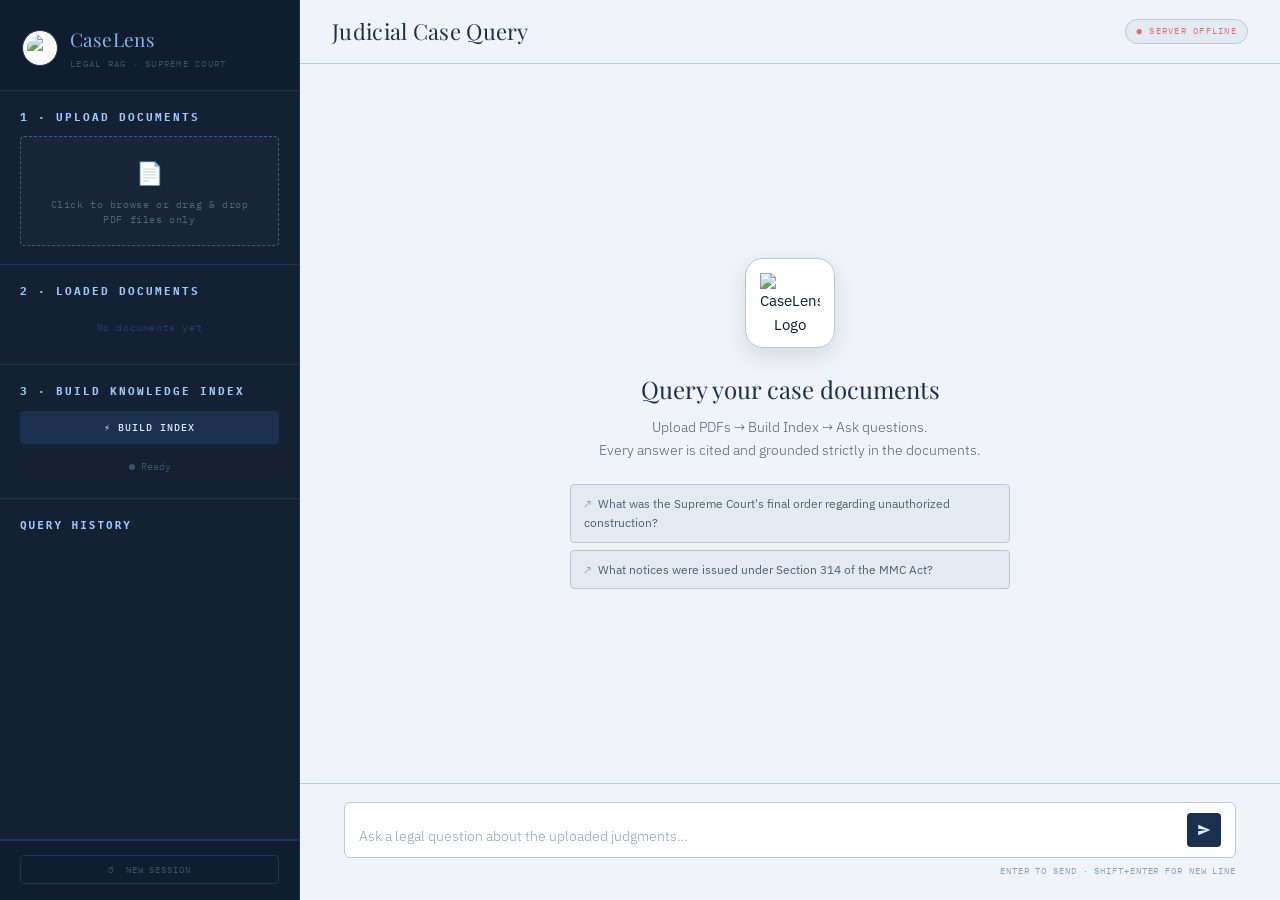
==== commit 9773dd98: "Set render url" ====
--- a/frontend/frontend.html
+++ b/frontend/frontend.html
@@ -607,12 +607,12 @@
 </div>
 
 <script>
-// ─── API URL ──────────────────────────────────────────────────────────────────
-// Automatically uses relative /api when deployed (same origin),
-// and localhost:5000 when running locally by opening the file directly.
-const API = (window.location.protocol === "file:" || window.location.hostname === "localhost")
+// ─── API URL ───
+const RENDER_BACKEND_URL = "https://caselens.onrender.com";
+
+const API = (window.location.hostname === "localhost" || window.location.protocol === "file:")
   ? "http://localhost:5000/api"
-  : "/api";
+  : `${RENDER_BACKEND_URL}/api`;
 
 // ─── Session management ───────────────────────────────────────────────────────
 // Each browser tab keeps its own UUID so uploads, indexes, and queries
